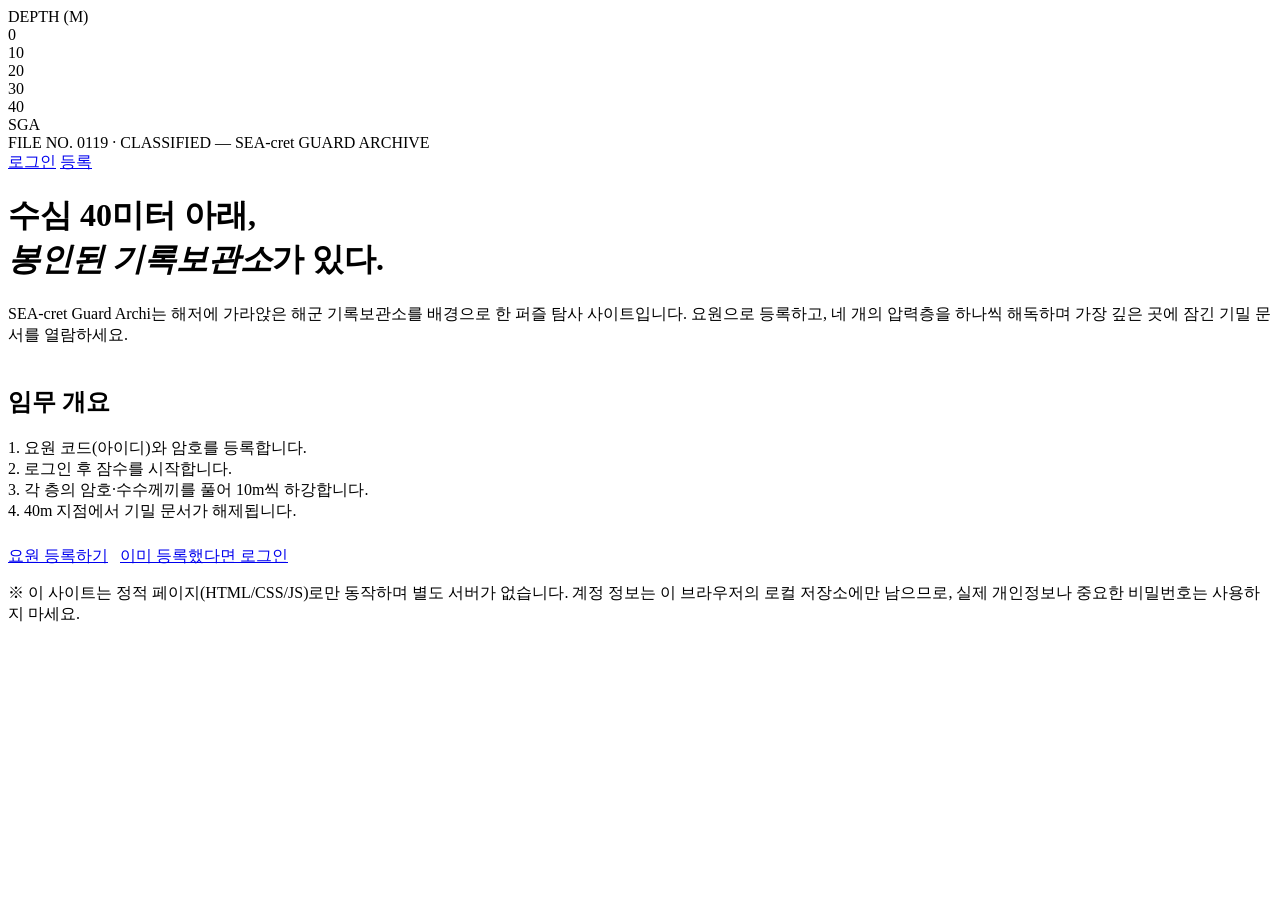
==== index.html @ 86ac2846 "Create index.html" ====
<!DOCTYPE html>
<html lang="ko">
<head>
<meta charset="UTF-8" />
<meta name="viewport" content="width=device-width, initial-scale=1.0" />
<title>SEA-cret Guard Archi</title>
<link rel="stylesheet" href="css/style.css" />
</head>
<body>

<aside class="depth-gauge" aria-hidden="true">
  <div class="unit">DEPTH (M)</div>
  <div class="track">
    <div class="tick" style="top:0%"><span>0</span></div>
    <div class="tick" style="top:25%"><span>10</span></div>
    <div class="tick" style="top:50%"><span>20</span></div>
    <div class="tick" style="top:75%"><span>30</span></div>
    <div class="tick" style="top:100%"><span>40</span></div>
    <div class="marker" style="top:0%"></div>
  </div>
</aside>

<div class="wrap">
  <header class="stamp-header">
    <div class="seal">SGA</div>
    <div class="id">FILE NO. 0119 · CLASSIFIED — SEA-cret GUARD ARCHIVE</div>
    <nav>
      <a href="login.html">로그인</a>
      <a href="signup.html">등록</a>
    </nav>
  </header>

  <h1>수심 40미터 아래,<br /><em>봉인된 기록보관소</em>가 있다.</h1>
  <p class="lede">
    SEA-cret Guard Archi는 해저에 가라앉은 해군 기록보관소를 배경으로 한
    퍼즐 탐사 사이트입니다. 요원으로 등록하고, 네 개의 압력층을 하나씩
    해독하며 가장 깊은 곳에 잠긴 기밀 문서를 열람하세요.
  </p>

  <section class="panel" style="margin-top:40px;">
    <h2>임무 개요</h2>
    <p style="color:var(--parchment-muted); max-width:60ch;">
      1. 요원 코드(아이디)와 암호를 등록합니다.<br />
      2. 로그인 후 잠수를 시작합니다.<br />
      3. 각 층의 암호·수수께끼를 풀어 10m씩 하강합니다.<br />
      4. 40m 지점에서 기밀 문서가 해제됩니다.
    </p>
    <div style="margin-top:24px; display:flex; gap:12px; flex-wrap:wrap;">
      <a class="btn" href="signup.html">요원 등록하기</a>
      <a class="btn ghost" href="login.html">이미 등록했다면 로그인</a>
    </div>
  </section>

  <p class="foot-note">
    ※ 이 사이트는 정적 페이지(HTML/CSS/JS)로만 동작하며 별도 서버가 없습니다.
    계정 정보는 이 브라우저의 로컬 저장소에만 남으므로, 실제 개인정보나
    중요한 비밀번호는 사용하지 마세요.
  </p>
</div>

</body>
</html>
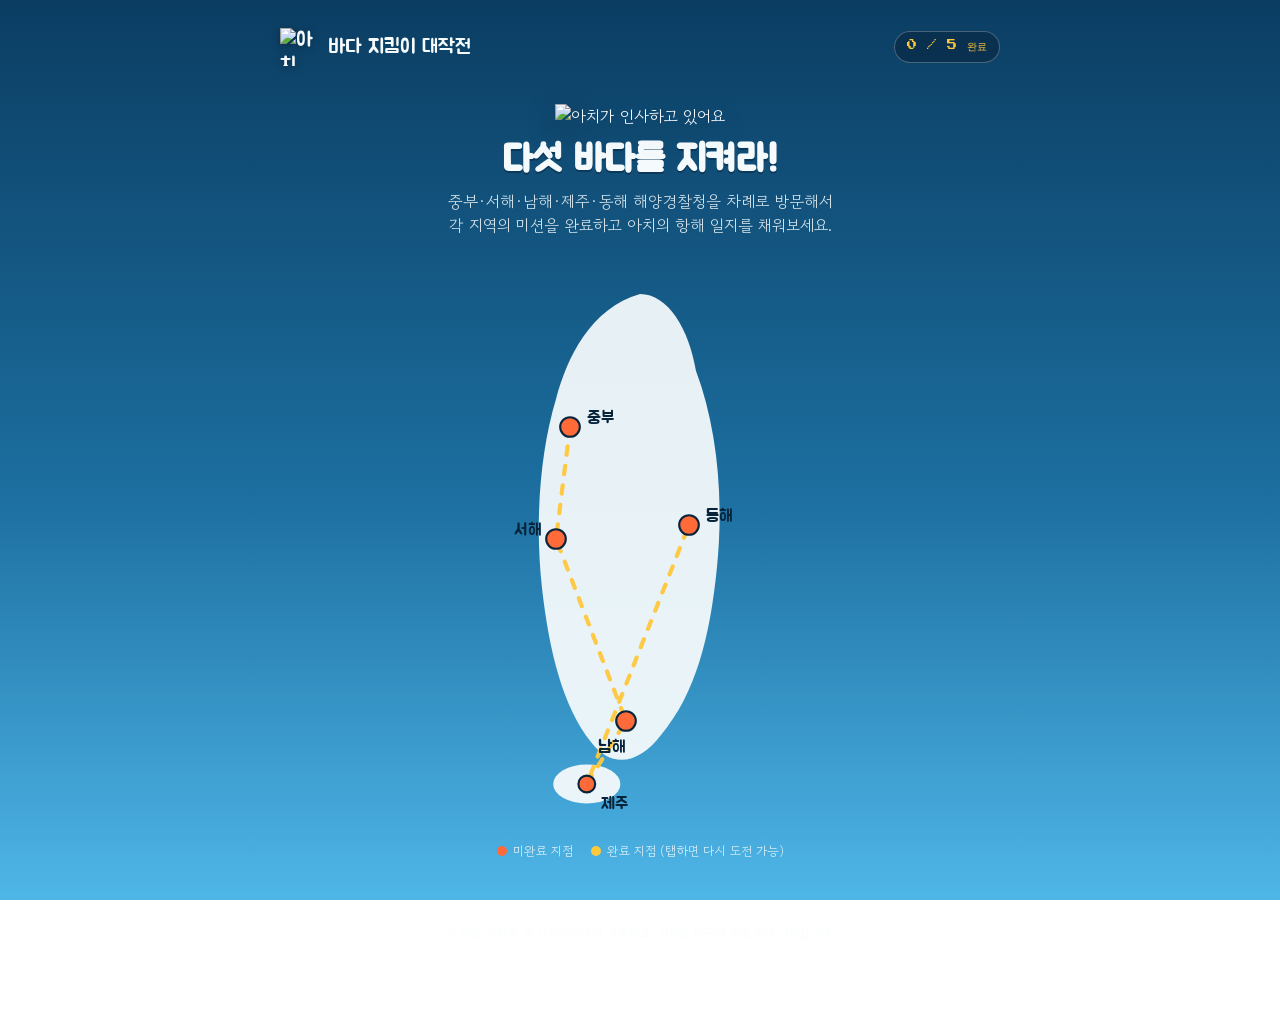
==== commit 68c38996: "Update index.html" ====
--- a/index.html
+++ b/index.html
@@ -3,60 +3,113 @@
 <head>
 <meta charset="UTF-8" />
 <meta name="viewport" content="width=device-width, initial-scale=1.0" />
-<title>SEA-cret Guard Archi</title>
-<link rel="stylesheet" href="css/style.css" />
+<title>아치의 바다 지킴이 대작전</title>
+<link rel="stylesheet" href="css/base.css" />
 </head>
 <body>
 
-<aside class="depth-gauge" aria-hidden="true">
-  <div class="unit">DEPTH (M)</div>
-  <div class="track">
-    <div class="tick" style="top:0%"><span>0</span></div>
-    <div class="tick" style="top:25%"><span>10</span></div>
-    <div class="tick" style="top:50%"><span>20</span></div>
-    <div class="tick" style="top:75%"><span>30</span></div>
-    <div class="tick" style="top:100%"><span>40</span></div>
-    <div class="marker" style="top:0%"></div>
-  </div>
-</aside>
-
 <div class="wrap">
-  <header class="stamp-header">
-    <div class="seal">SGA</div>
-    <div class="id">FILE NO. 0119 · CLASSIFIED — SEA-cret GUARD ARCHIVE</div>
-    <nav>
-      <a href="login.html">로그인</a>
-      <a href="signup.html">등록</a>
-    </nav>
+  <header class="site-header">
+    <span class="brand"><img src="assets/archi.png" alt="아치" />바다 지킴이 대작전</span>
+    <span class="log-chip" id="log-chip">0 / 5 완료</span>
   </header>
 
-  <h1>수심 40미터 아래,<br /><em>봉인된 기록보관소</em>가 있다.</h1>
-  <p class="lede">
-    SEA-cret Guard Archi는 해저에 가라앉은 해군 기록보관소를 배경으로 한
-    퍼즐 탐사 사이트입니다. 요원으로 등록하고, 네 개의 압력층을 하나씩
-    해독하며 가장 깊은 곳에 잠긴 기밀 문서를 열람하세요.
+  <section class="hero">
+    <img class="archi-float" src="assets/archi.png" alt="아치가 인사하고 있어요" />
+    <h1>다섯 바다를 지켜라!</h1>
+    <p>중부·서해·남해·제주·동해 해양경찰청을 차례로 방문해서<br />
+      각 지역의 미션을 완료하고 아치의 항해 일지를 채워보세요.</p>
+  </section>
+
+  <div class="map-frame">
+    <svg viewBox="0 0 300 400" role="img" aria-label="대한민국 해안선 지도와 5개 미션 지점">
+      <path class="coastline"
+        d="M150,15 C170,15 185,40 190,70 C205,110 210,160 205,210
+           C200,260 190,300 165,330 C150,350 130,355 115,335
+           C95,310 85,270 80,225 C75,180 78,130 90,90
+           C98,60 115,25 150,15 Z" />
+      <ellipse class="coastline" cx="112" cy="365" rx="24" ry="14" />
+
+      <path id="wake-path" class="wake-path"
+        d="M100,110 L90,190 L140,320 L112,365 L185,180" />
+
+      <g class="pin" id="pin-jungbu" data-region="jungbu">
+        <circle class="ring" cx="100" cy="110" r="13" />
+        <circle class="dot" cx="100" cy="110" r="7" />
+        <text x="112" y="107">중부</text>
+        <text class="check" x="112" y="120">✓ 완료</text>
+      </g>
+      <g class="pin" id="pin-seohae" data-region="seohae">
+        <circle class="ring" cx="90" cy="190" r="13" />
+        <circle class="dot" cx="90" cy="190" r="7" />
+        <text x="60" y="187">서해</text>
+        <text class="check" x="55" y="200">✓ 완료</text>
+      </g>
+      <g class="pin" id="pin-namhae" data-region="namhae">
+        <circle class="ring" cx="140" cy="320" r="13" />
+        <circle class="dot" cx="140" cy="320" r="7" />
+        <text x="120" y="342">남해</text>
+        <text class="check" x="113" y="355">✓ 완료</text>
+      </g>
+      <g class="pin" id="pin-jeju" data-region="jeju">
+        <circle class="ring" cx="112" cy="365" r="10" />
+        <circle class="dot" cx="112" cy="365" r="6" />
+        <text x="122" y="383">제주</text>
+        <text class="check" x="122" y="393">✓ 완료</text>
+      </g>
+      <g class="pin" id="pin-donghae" data-region="donghae">
+        <circle class="ring" cx="185" cy="180" r="13" />
+        <circle class="dot" cx="185" cy="180" r="7" />
+        <text x="197" y="177">동해</text>
+        <text class="check" x="197" y="190">✓ 완료</text>
+      </g>
+    </svg>
+  </div>
+  <p class="legend">
+    <span><i></i>미완료 지점</span>
+    <span><i class="done"></i>완료 지점 (탭하면 다시 도전 가능)</span>
   </p>
 
-  <section class="panel" style="margin-top:40px;">
-    <h2>임무 개요</h2>
-    <p style="color:var(--parchment-muted); max-width:60ch;">
-      1. 요원 코드(아이디)와 암호를 등록합니다.<br />
-      2. 로그인 후 잠수를 시작합니다.<br />
-      3. 각 층의 암호·수수께끼를 풀어 10m씩 하강합니다.<br />
-      4. 40m 지점에서 기밀 문서가 해제됩니다.
-    </p>
-    <div style="margin-top:24px; display:flex; gap:12px; flex-wrap:wrap;">
-      <a class="btn" href="signup.html">요원 등록하기</a>
-      <a class="btn ghost" href="login.html">이미 등록했다면 로그인</a>
-    </div>
-  </section>
+  <div class="mission-grid" id="mission-grid"></div>
 
   <p class="foot-note">
-    ※ 이 사이트는 정적 페이지(HTML/CSS/JS)로만 동작하며 별도 서버가 없습니다.
-    계정 정보는 이 브라우저의 로컬 저장소에만 남으므로, 실제 개인정보나
-    중요한 비밀번호는 사용하지 마세요.
+    ※ 진행 상황은 이 브라우저에만 저장돼요. 기기를 바꾸면 처음부터 시작합니다.
   </p>
 </div>
 
+<script src="js/progress.js"></script>
+<script>
+  function renderHub() {
+    document.getElementById("log-chip").textContent = amCompletedCount() + " / 5 완료";
+
+    REGIONS.forEach((r) => {
+      const pinEl = document.getElementById("pin-" + r.id);
+      pinEl.classList.toggle("done", amIsComplete(r.id));
+      pinEl.addEventListener("click", () => (window.location.href = r.page));
+    });
+
+    const path = document.getElementById("wake-path");
+    const total = path.getTotalLength();
+    const ratio = amCompletedCount() / REGIONS.length;
+    path.style.strokeDasharray = total;
+    path.style.strokeDashoffset = total * (1 - ratio);
+
+    const grid = document.getElementById("mission-grid");
+    grid.innerHTML = "";
+    REGIONS.forEach((r) => {
+      const done = amIsComplete(r.id);
+      const a = document.createElement("a");
+      a.href = r.page;
+      a.className = "mission-card";
+      a.innerHTML = `
+        <span class="region">${r.name} 해양경찰청</span>
+        <span class="mission">${r.mission}</span>
+        <span class="status">${done ? "★ 미션 완료" : "미도전"}</span>
+      `;
+      grid.appendChild(a);
+    });
+  }
+  renderHub();
+</script>
 </body>
 </html>
--- a/css/base.css
+++ b/css/base.css
@@ -0,0 +1,246 @@
+/* =========================================================
+   아치의 바다 지킴이 대작전 — base.css
+   Concept: Archi's ship sails along the Korean coastline,
+   visiting five Coast Guard regions. Each completed mission
+   extends the wake trail on the map.
+   ========================================================= */
+
+@import url('https://fonts.googleapis.com/css2?family=Jua&family=Gowun+Dodum&family=Press+Start+2P&display=swap');
+
+:root{
+  --sea-deep:    #0B3D62;
+  --sea-mid:     #1C6FA0;
+  --sea-bright:  #4FB6E8;
+  --coast-orange:#FF6A39;
+  --coast-orange-dim: #C94F27;
+  --foam:        #F5FAFC;
+  --ink:         #08243B;
+  --sun-gold:    #FFC93C;
+
+  --font-display: 'Jua', sans-serif;
+  --font-body: 'Gowun Dodum', sans-serif;
+  --font-arcade: 'Press Start 2P', monospace;
+}
+
+*{ box-sizing: border-box; }
+html{ scroll-behavior: smooth; }
+
+body{
+  margin:0;
+  min-height:100vh;
+  font-family: var(--font-body);
+  color: var(--foam);
+  background: linear-gradient(180deg, var(--sea-deep) 0%, var(--sea-mid) 55%, var(--sea-bright) 100%);
+  background-attachment: fixed;
+}
+
+a{ color: inherit; }
+
+.wrap{
+  max-width: 760px;
+  margin: 0 auto;
+  padding: 28px 20px 80px;
+}
+
+/* ---------- Header ---------- */
+.site-header{
+  display:flex;
+  align-items:center;
+  justify-content: space-between;
+  gap:12px;
+  margin-bottom: 20px;
+}
+.site-header .brand{
+  display:flex;
+  align-items:center;
+  gap:10px;
+  font-family: var(--font-display);
+  font-size: 1.25rem;
+  text-decoration:none;
+  color: var(--foam);
+}
+.site-header .brand img{
+  width:38px; height:38px;
+  object-fit:contain;
+  filter: drop-shadow(0 2px 4px rgba(0,0,0,0.35));
+}
+.log-chip{
+  font-family: var(--font-arcade);
+  font-size:10px;
+  background: rgba(8,36,59,0.55);
+  border:1px solid rgba(255,255,255,0.25);
+  color: var(--sun-gold);
+  padding:8px 12px;
+  border-radius: 20px;
+  white-space: nowrap;
+}
+
+/* ---------- Buttons ---------- */
+.btn{
+  font-family: var(--font-display);
+  font-size: 1rem;
+  letter-spacing: 0.02em;
+  background: var(--coast-orange);
+  color: var(--foam);
+  border:none;
+  padding: 13px 26px;
+  border-radius: 999px;
+  cursor:pointer;
+  display:inline-block;
+  text-decoration:none;
+  box-shadow: 0 4px 0 var(--coast-orange-dim);
+  transition: transform 100ms ease, box-shadow 100ms ease;
+}
+.btn:hover{ filter: brightness(1.05); }
+.btn:active{ transform: translateY(3px); box-shadow: 0 1px 0 var(--coast-orange-dim); }
+.btn.ghost{
+  background: transparent;
+  border:2px solid rgba(255,255,255,0.55);
+  color: var(--foam);
+  box-shadow:none;
+}
+.btn.ghost:active{ transform: translateY(2px); }
+.btn:focus-visible{ outline: 3px solid var(--sun-gold); outline-offset:2px; }
+
+/* ---------- Hero ---------- */
+.hero{
+  text-align:center;
+  padding: 18px 0 8px;
+}
+.hero .archi-float{
+  width: 128px;
+  animation: bob 3.2s ease-in-out infinite;
+  filter: drop-shadow(0 10px 14px rgba(0,0,0,0.3));
+}
+@keyframes bob{
+  0%,100%{ transform: translateY(0) rotate(-2deg); }
+  50%{ transform: translateY(-10px) rotate(2deg); }
+}
+@media (prefers-reduced-motion: reduce){
+  .hero .archi-float{ animation: none; }
+}
+.hero h1{
+  font-family: var(--font-display);
+  font-size: clamp(1.6rem, 5vw, 2.3rem);
+  margin: 10px 0 6px;
+  text-shadow: 0 2px 0 rgba(8,36,59,0.5);
+}
+.hero p{
+  color: rgba(245,250,252,0.85);
+  max-width: 46ch;
+  margin: 0 auto;
+}
+
+/* ---------- Signature: coastline map + wake trail ---------- */
+.map-frame{
+  position:relative;
+  margin: 28px auto 8px;
+  max-width: 420px;
+}
+.map-frame svg{ width:100%; height:auto; display:block; }
+.coastline{
+  fill: rgba(245,250,252,0.94);
+}
+.wake-path{
+  fill:none;
+  stroke: var(--sun-gold);
+  stroke-width: 3;
+  stroke-linecap: round;
+  stroke-dasharray: 6 8;
+  opacity: 0.95;
+  transition: stroke-dashoffset 800ms ease;
+}
+.pin{
+  cursor:pointer;
+}
+.pin circle.ring{
+  fill: none;
+  stroke: var(--coast-orange);
+  stroke-width: 2;
+  opacity:0;
+}
+.pin.done circle.ring{
+  opacity:1;
+  stroke: var(--sun-gold);
+}
+.pin circle.dot{
+  fill: var(--coast-orange);
+  stroke: var(--ink);
+  stroke-width: 1.5;
+  transition: fill 200ms ease, r 200ms ease;
+}
+.pin.done circle.dot{ fill: var(--sun-gold); }
+.pin:hover circle.dot{ r: 9; }
+.pin text{
+  font-family: var(--font-display);
+  font-size: 12px;
+  fill: var(--ink);
+}
+.pin .check{
+  font-family: var(--font-display);
+  font-size: 11px;
+  fill: var(--ink);
+  opacity:0;
+}
+.pin.done .check{ opacity:1; }
+
+.legend{
+  display:flex;
+  justify-content:center;
+  gap:18px;
+  flex-wrap:wrap;
+  margin-top:6px;
+  font-size: 12.5px;
+  color: rgba(245,250,252,0.85);
+}
+.legend span{ display:inline-flex; align-items:center; gap:6px; }
+.legend i{
+  width:10px; height:10px;
+  border-radius:50%;
+  background: var(--coast-orange);
+  display:inline-block;
+}
+.legend i.done{ background: var(--sun-gold); }
+
+/* ---------- Mission cards (hub list, mobile fallback) ---------- */
+.mission-grid{
+  display:grid;
+  grid-template-columns: repeat(auto-fit, minmax(150px,1fr));
+  gap:14px;
+  margin-top: 24px;
+}
+.mission-card{
+  background: rgba(8,36,59,0.55);
+  border:1px solid rgba(255,255,255,0.18);
+  border-radius:14px;
+  padding:16px;
+  text-decoration:none;
+  color: var(--foam);
+  display:flex;
+  flex-direction:column;
+  gap:6px;
+  transition: transform 120ms ease, border-color 120ms ease;
+}
+.mission-card:hover{ transform: translateY(-3px); border-color: var(--sun-gold); }
+.mission-card .region{
+  font-family: var(--font-display);
+  font-size:1.05rem;
+}
+.mission-card .mission{
+  font-size: 13px;
+  color: rgba(245,250,252,0.78);
+}
+.mission-card .status{
+  margin-top:6px;
+  font-family: var(--font-arcade);
+  font-size: 9px;
+  color: var(--sun-gold);
+}
+.mission-card.locked{ opacity:0.55; }
+
+.foot-note{
+  text-align:center;
+  margin-top: 40px;
+  font-size:12px;
+  color: rgba(245,250,252,0.6);
+}
